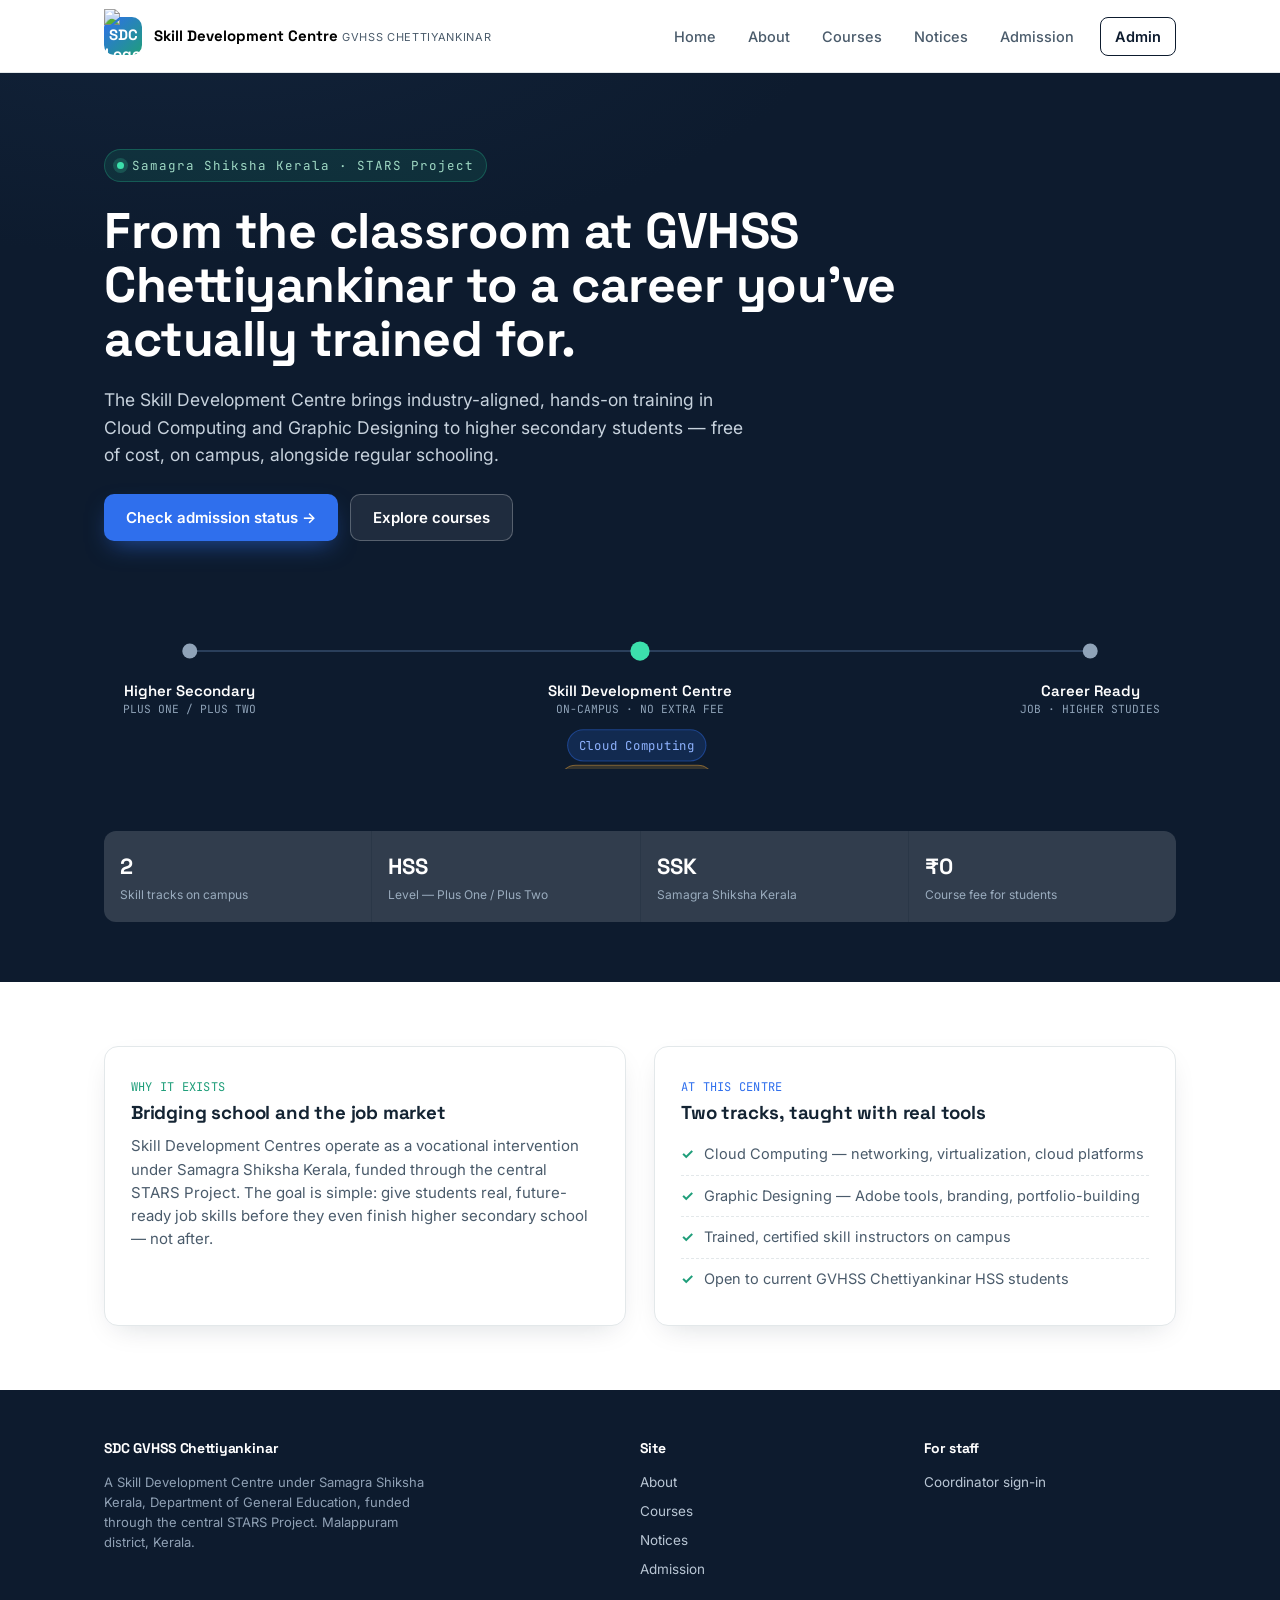
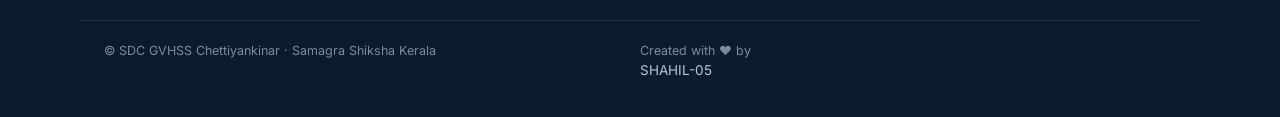
==== index.html @ a93ace6a "Rename sdc_chettiyankinar.html to index.html" ====
<!DOCTYPE html>
<html lang="en">
<head>
<meta charset="UTF-8">
<meta name="viewport" content="width=device-width, initial-scale=1.0">
<link rel="icon" type="image/png" href="images/favicon.png">
<link rel="stylesheet" href="sdc_style.css">
<script src="sdc_script.js"></script>
<title> Skill Development Centre — GVHSS Chettiyankinar</title>
</head>
<body>
<header class="topbar">
  <div class="wrap">
    <button class="brand" onclick="goTo('home')" aria-label="SDC GVHSS Chettiyankinar home">
      <span class="brand-mark"><img src="images/favicon.png" alt="SDC Logo" class="logo"></span>
      <span class="brand-text">
        <span class="b1">Skill Development Centre</span>
        <span class="b2">GVHSS Chettiyankinar</span>
      </span>
    </button>
    <nav class="primary" id="primaryNav">
      <button data-page="home" onclick="goTo('home')">Home</button>
      <button data-page="about" onclick="goTo('about')">About</button>
      <button data-page="courses" onclick="goTo('courses')">Courses</button>
      <button data-page="notices" onclick="goTo('notices')">Notices</button>
      <button data-page="admission" onclick="goTo('admission')">Admission</button>
      <button class="nav-admin" data-page="admin" onclick="goTo('admin')">Admin</button>
    </nav>
    <button class="hamburger" onclick="document.getElementById('primaryNav').classList.toggle('open')" aria-label="Menu"><span></span></button>
  </div>
</header>

<!-- ================= HOME ================= -->
<section class="page active" id="page-home">
  <div class="hero">
    <div class="wrap">
      <span class="eyebrow">Samagra Shiksha Kerala · STARS Project</span>
      <h1>From the classroom at GVHSS Chettiyankinar to a career you've actually trained for.</h1>
      <p class="lede">The Skill Development Centre brings industry-aligned, hands-on training in Cloud Computing and Graphic Designing to higher secondary students — free of cost, on campus, alongside regular schooling.</p>
      <div class="hero-ctas">
        <button class="btn btn-primary" onclick="goTo('admission')">Check admission status →</button>
        <button class="btn btn-ghost" onclick="goTo('courses')">Explore courses</button>
      </div>

      <div class="pathway">
        <svg viewBox="0 0 1000 190" preserveAspectRatio="xMidYMid meet" role="img" aria-label="Pathway from higher secondary school through the Skill Development Centre to career readiness">
          <line x1="80" y1="70" x2="920" y2="70" stroke="#2A3F5B" stroke-width="2"/>
          <line id="pulseLine" x1="80" y1="70" x2="920" y2="70" stroke="url(#grad)" stroke-width="2" stroke-dasharray="10 800" >
            <animate attributeName="stroke-dashoffset" from="0" to="-1600" dur="5s" repeatCount="indefinite"/>
          </line>
          <defs>
            <linearGradient id="grad" x1="0" x2="1">
              <stop offset="0" stop-color="#3CE0AC"/>
              <stop offset="1" stop-color="#2F6FED"/>
            </linearGradient>
          </defs>

          <circle cx="80" cy="70" r="7" fill="#8FA3B8"/>
          <text x="80" y="112" text-anchor="middle" class="path-node-label">Higher Secondary</text>
          <text x="80" y="128" text-anchor="middle" class="path-sub-label">PLUS ONE / PLUS TWO</text>

          <circle cx="500" cy="70" r="9" fill="#3CE0AC"/>
          <text x="500" y="112" text-anchor="middle" class="path-node-label">Skill Development Centre</text>
          <text x="500" y="128" text-anchor="middle" class="path-sub-label">ON-CAMPUS · NO EXTRA FEE</text>
          <foreignObject x="380" y="140" width="240" height="40">
            <div xmlns="click" style="text-align:center;">
              <span class="chip chip-blue">Cloud Computing</span><span class="chip chip-amber">Graphic Designing</span>
            </div>
          </foreignObject>

          <circle cx="920" cy="70" r="7" fill="#8FA3B8"/>
          <text x="920" y="112" text-anchor="middle" class="path-node-label">Career Ready</text>
          <text x="920" y="128" text-anchor="middle" class="path-sub-label">JOB · HIGHER STUDIES</text>
        </svg>
      </div>

      <div class="stat-row">
        <div class="stat-cell"><div class="stat-num">2</div><div class="stat-cap">Skill tracks on campus</div></div>
        <div class="stat-cell"><div class="stat-num">HSS</div><div class="stat-cap">Level — Plus One / Plus Two</div></div>
        <div class="stat-cell"><div class="stat-num">SSK</div><div class="stat-cap">Samagra Shiksha Kerala</div></div>
        <div class="stat-cell"><div class="stat-num">₹0</div><div class="stat-cap">Course fee for students</div></div>
      </div>
    </div>
  </div>

  <div class="section">
    <div class="wrap grid-2">
      <div class="card">
        <span class="mono" style="color:var(--emerald); font-size:12px;">WHY IT EXISTS</span>
        <h3>Bridging school and the job market</h3>
        <p style="color:var(--ink-soft); font-size:15px;">Skill Development Centres operate as a vocational intervention under Samagra Shiksha Kerala, funded through the central STARS Project. The goal is simple: give students real, future-ready job skills before they even finish higher secondary school — not after.</p>
      </div>
      <div class="card">
        <span class="mono" style="color:var(--blue); font-size:12px;">AT THIS CENTRE</span>
        <h3>Two tracks, taught with real tools</h3>
        <ul class="pill-list">
          <li>Cloud Computing — networking, virtualization, cloud platforms</li>
          <li>Graphic Designing — Adobe tools, branding, portfolio-building</li>
          <li>Trained, certified skill instructors on campus</li>
          <li>Open to current GVHSS Chettiyankinar HSS students</li>
        </ul>
      </div>
    </div>
  </div>
</section>

<!-- ================= ABOUT ================= -->
<section class="page" id="page-about">
  <div class="section">
    <div class="wrap">
      <div class="section-head">
        <span class="kicker">About the programme</span>
        <h2>What a Skill Development Centre actually is</h2>
        <p>The policy context behind the courses running at GVHSS Chettiyankinar.</p>
      </div>

      <div class="grid-2">
        <div class="card">
          <h3 style="font-size:18px;">Samagra Shiksha Kerala (SSK)</h3>
          <p style="color:var(--ink-soft); font-size:14.5px;">Skill Development Centres operate as a major vocational intervention under Samagra Shiksha Kerala, the state programme run by the Department of General Education. SDCs are built to close the gap between what a traditional classroom teaches and what the modern job market actually asks for.</p>
        </div>
        <div class="card">
          <h3 style="font-size:18px;">The STARS Project</h3>
          <p style="color:var(--ink-soft); font-size:14.5px;">Funding and execution run through the central STARS Project — Strengthening Teaching-Learning and Results for States. In practice, that means the equipment, trainers, and curriculum at this centre are backed by a national-level programme, not a one-school initiative.</p>
        </div>
        <div class="card">
          <h3 style="font-size:18px;">Who it's for</h3>
          <p style="color:var(--ink-soft); font-size:14.5px;">The centre is built for students up to the higher secondary level, giving them advanced, future-ready job skills alongside their regular Plus One / Plus Two studies — no need to choose between board exams and employability.</p>
        </div>
        <div class="card">
          <h3 style="font-size:18px;">This centre — GVHSS Chettiyankinar</h3>
          <p style="color:var(--ink-soft); font-size:14.5px;">SDC GVHSS Chettiyankinar runs two tracks on campus: Cloud Computing and Graphic Designing. Both are taught hands-on, with lab access and project-based assessment, so students leave with a portfolio — not just a certificate.</p>
        </div>
      </div>
    </div>
  </div>
</section>

<!-- ================= COURSES ================= -->
<section class="page" id="page-courses">
  <div class="section">
    <div class="wrap">
      <div class="section-head">
        <span class="kicker">Courses on offer</span>
        <h2>Two tracks. Two very different toolkits.</h2>
        <p>Both run on campus at GVHSS Chettiyankinar, taught alongside regular higher secondary classes.</p>
      </div>

      <div class="grid-2">
        <div class="course-card course-cc">
          <span class="code">SDC · CC-01</span>
          <h3>Cloud Computing</h3>
          <p class="desc">Networking, virtualization, and cloud platforms — the infrastructure skills behind every modern app and service.</p>
          <ul>
            <li>Computer & networking basics</li>
            <li>Linux essentials</li>
            <li>Virtualization</li>
            <li>Cloud platform fundamentals</li>
            <li>Hands-on lab projects</li>
          </ul>
          <div class="outcome">Leads toward: cloud/IT support roles, further studies in computer science or IT.</div>
        </div>

        <div class="course-card course-gd">
          <span class="code">SDC · GD-01</span>
          <h3>Graphic Designing</h3>
          <p class="desc">Visual design, branding, and digital tools — turning ideas into images people actually stop and look at.</p>
          <ul>
            <li>Design fundamentals & typography</li>
            <li>Adobe Photoshop</li>
            <li>Adobe Illustrator</li>
            <li>Branding & layout</li>
            <li>Portfolio project</li>
          </ul>
          <div class="outcome">Leads toward: graphic design, social media/content design, freelance design work.</div>
        </div>
      </div>
    </div>
  </div>
</section>

<!-- ================= NOTICES ================= -->
<section class="page" id="page-notices">
  <div class="section">
    <div class="wrap">
      <div class="section-head">
        <span class="kicker">Notice board</span>
        <h2>Announcements from the centre</h2>
        <p>Admission openings, events, and results — posted by the coordinator.</p>
      </div>

      <div id="admissionBanner"></div>
      <div id="noticesList"></div>
    </div>
  </div>
</section>

<!-- ================= ADMISSION ================= -->
<section class="page" id="page-admission">
  <div class="section">
    <div class="wrap">
      <div class="section-head">
        <span class="kicker">Apply</span>
        <h2>Admission form</h2>
        <p>For current higher secondary (Plus One / Plus Two) students at GVHSS Chettiyankinar. Submitting this form registers your interest — the coordinator will confirm your seat.</p>
      </div>

      <div id="admissionFormArea">
        <div class="card" style="max-width:720px;">
          <form id="admissionForm">
            <div class="form-grid">
              <div class="field">
                <label for="stuName">Student name</label>
                <input id="stuName" required>
              </div>
              <div class="field">
                <label for="stuGuardian">Guardian name</label>
                <input id="stuGuardian" required>
              </div>
              <div class="field">
                <label for="stuClass">Class</label>
                <select id="stuClass" required>
                  <option value="">Select</option>
                  <option>Plus One</option>
                  <option>Plus Two</option>
                </select>
              </div>
              <div class="field">
                <label for="stuPhone">Phone number</label>
                <input id="stuPhone" type="tel" required>
              </div>
              <div class="field full">
                <label for="stuEmail">Email <span class="hint">(optional)</span></label>
                <input id="stuEmail" type="email">
              </div>
              <div class="field full">
                <label>Preferred course</label>
                <div class="course-choice">
                  <label><input type="radio" name="course" value="Cloud Computing" required> Cloud Computing</label>
                  <label><input type="radio" name="course" value="Graphic Designing"> Graphic Designing</label>
                </div>
              </div>
              <div class="field full">
                <label for="stuNote">Anything the coordinator should know <span class="hint">(optional)</span></label>
                <textarea id="stuNote"></textarea>
              </div>
            </div>
            <button class="btn btn-primary" type="submit">Submit application</button>
          </form>
        </div>
        <div id="admissionConfirm"></div>
      </div>
    </div>
  </div>
</section>

<!-- ================= ADMIN ================= -->
<section class="page" id="page-admin">
  <div id="adminGateArea" class="admin-gate">
    <h2 style="font-size:22px;">Coordinator sign-in</h2>
    <p style="color:var(--ink-soft); font-size:14px; margin-bottom:20px;">Restricted to the admin / coordinator managing this centre.</p>
    <div class="card">
      <div class="field">
        <label for="adminPass">Access code</label>
        <input id="adminPass" type="password" placeholder="Enter access code">
      </div>
      <div id="adminLoginMsg"></div>
      <button class="btn btn-dark" style="width:100%; justify-content:center;" onclick="adminLogin()">Sign in</button>
      <!-- <p style="font-size:12px; color:var(--ink-soft); margin-top:14px; margin-bottom:0;">Default code: <span class="mono">sdc-admin-2026</span> — change it in the code before publishing.</p> -->
    </div>
  </div>

  <div id="adminShellArea" style="display:none;">
    <div class="admin-shell">
      <aside class="admin-side">
        <button data-pane="overview" class="active" onclick="adminPane('overview')">Overview</button>
        <button data-pane="notices" onclick="adminPane('notices')">Notices</button>
        <button data-pane="admissions" onclick="adminPane('admissions')">Admissions</button>
        <button onclick="adminLogout()" style="color:#B23434; margin-top:10px;">Sign out</button>
      </aside>
      <div class="admin-main">

        <div class="admin-pane active" id="pane-overview">
          <div class="section-label">Overview</div>
          <div class="kpi-row">
            <div class="kpi"><div class="n" id="kpiNotices">0</div><div class="l">Notices posted</div></div>
            <div class="kpi"><div class="n" id="kpiApplications">0</div><div class="l">Applications received</div></div>
            <div class="kpi"><div class="n" id="kpiPending">0</div><div class="l">Pending review</div></div>
          </div>
          <div class="toggle-row">
            <label class="switch"><input type="checkbox" id="admissionToggle" onchange="toggleAdmission()"><span class="slider"></span></label>
            <div>
              <div style="font-weight:600; font-size:14.5px;">Admission open</div>
              <div style="font-size:12.5px; color:var(--ink-soft);">Controls the banner shown on the Notices page.</div>
            </div>
          </div>
        </div>

        <div class="admin-pane" id="pane-notices">
          <div class="section-label">Post a notice</div>
          <div id="noticeFormMsg"></div>
          <div class="admin-notice-form">
            <input id="noticeTitle" placeholder="Notice title">
            <select id="noticeCategory">
              <option>Admission</option>
              <option>Event</option>
              <option>Result</option>
              <option>General</option>
            </select>
            <button class="btn btn-primary" style="justify-content:center;" onclick="addNotice()">Post</button>
          </div>
          <textarea id="noticeBody" placeholder="Notice details…" style="width:100%; margin-bottom:20px;"></textarea>

          <div class="section-label">All notices</div>
          <div class="table-wrap">
            <table>
              <thead><tr><th>Date</th><th>Category</th><th>Title</th><th></th></tr></thead>
              <tbody id="adminNoticeTable"></tbody>
            </table>
          </div>
        </div>

        <div class="admin-pane" id="pane-admissions">
          <div class="section-label">Applications</div>
          <div class="table-wrap">
            <table>
              <thead><tr><th>Date</th><th>Student</th><th>Class</th><th>Course</th><th>Phone</th><th>Status</th><th></th></tr></thead>
              <tbody id="adminAdmTable"></tbody>
            </table>
          </div>
        </div>

      </div>
    </div>
  </div>
</section>

<footer>
  <div class="wrap">
    <div>
      <h4>SDC GVHSS Chettiyankinar</h4>
      <p style="font-size:13px; color:#8FA0B4; max-width:320px;">A Skill Development Centre under Samagra Shiksha Kerala, Department of General Education, funded through the central STARS Project. Malappuram district, Kerala.</p>
    </div>
    <div>
      <h4>Site</h4>
      <a onclick="goTo('about')" href="#">About</a>
      <a onclick="goTo('courses')" href="#">Courses</a>
      <a onclick="goTo('notices')" href="#">Notices</a>
      <a onclick="goTo('admission')" href="#">Admission</a>
    </div>
    <div>
      <h4>For staff</h4>
      <a onclick="goTo('admin')" href="#">Coordinator sign-in</a>
    </div>
  </div>
  <div class="wrap foot-bottom">
    <span>© <span id="year"></span> SDC GVHSS Chettiyankinar · Samagra Shiksha Kerala</span>
    <span>Created with ❤️ by <a href="https://github.com/shahil-05" target="_blank">SHAHIL-05</a></span>
  </div>
</footer>
</body>
</html>
---- sdc_style.css ----
@import url('https://fonts.googleapis.com/css2?family=Space+Grotesk:wght@400;500;600;700&family=Inter:wght@400;500;600;700&family=JetBrains+Mono:wght@400;500&display=swap');

:root{
  --ink:#142433;
  --ink-soft:#4A5B6B;
  --paper:#FFFFFF;
  --paper-tint:#F3F7F7;
  --navy:#0D1B2E;
  --navy-soft:#16283F;
  --blue:#2F6FED;      /* Cloud Computing accent */
  --blue-dim:#E7EFFE;
  --amber:#F2A93B;     /* Graphic Design accent */
  --amber-dim:#FDF1DD;
  --emerald:#1F9E7A;   /* growth / Kerala accent */
  --emerald-dim:#E4F5F0;
  --line:#E3E8EA;
  --radius:14px;
  --shadow: 0 10px 30px -12px rgba(13,27,46,0.18);
}

*{box-sizing:border-box;}
html{scroll-behavior:smooth;}

body{
  margin:0;
  background:var(--paper);
  color:var(--ink);
  font-family:'Inter',sans-serif;
  line-height:1.55;
}
h1,h2,h3,h4{
  font-family:'Space Grotesk',sans-serif;
  margin:0 0 0.4em 0;
  letter-spacing:-0.01em;
  color:var(--ink);
}
.mono{font-family:'JetBrains Mono',monospace; letter-spacing:0.02em;}
p{margin:0 0 1em 0;}
a{color:inherit;}
button{font-family:inherit;}
img{max-width:100%;display:block;}
:focus-visible{outline:3px solid var(--blue); outline-offset:2px;}

@media (prefers-reduced-motion: reduce){
  *{animation-duration:0.01ms !important; animation-iteration-count:1 !important; transition-duration:0.01ms !important; scroll-behavior:auto !important;}
}

.wrap{max-width:1120px; margin:0 auto; padding:0 24px;}

/* ---------- NAV ---------- */
.topbar{
  position:sticky; top:0; z-index:50;
  background:rgba(255,255,255,0.92);
  backdrop-filter:blur(8px);
  border-bottom:1px solid var(--line);
}
.topbar .wrap{display:flex; align-items:center; justify-content:space-between; height:72px;}
.brand{display:flex; align-items:center; gap:12px; cursor:pointer; background:none; border:none; padding:0;}
.brand-mark{
  width:38px; height:38px; border-radius:10px;
  background:linear-gradient(135deg, var(--blue), var(--emerald));
  display:flex; align-items:center; justify-content:center;
  color:#fff; font-family:'Space Grotesk'; font-weight:700; font-size:15px;
  flex-shrink:0;
}
.brand-text{text-align:left;}
.brand-text .b1{font-family:'Space Grotesk'; font-weight:700; font-size:15px; line-height:1.1;}
.brand-text .b2{font-size:11px; color:var(--ink-soft); text-transform:uppercase; letter-spacing:0.06em;}
nav.primary{display:flex; align-items:center; gap:4px;}
nav.primary button{
  background:none; border:none; color:var(--ink-soft); font-size:14.5px; font-weight:500;
  padding:10px 14px; border-radius:8px; cursor:pointer; transition:background .15s, color .15s;
}
nav.primary button:hover{background:var(--paper-tint); color:var(--ink);}
nav.primary button.active{color:var(--blue); background:var(--blue-dim);}
.nav-admin{
  border:1.5px solid var(--navy) !important; color:var(--navy) !important; margin-left:8px;
  font-weight:600 !important;
}
.nav-admin:hover{background:var(--navy) !important; color:#fff !important;}
.hamburger{display:none; background:none; border:1px solid var(--line); border-radius:8px; width:42px; height:42px; cursor:pointer; align-items:center; justify-content:center;}
.hamburger span, .hamburger span::before, .hamburger span::after{
  content:''; display:block; width:18px; height:2px; background:var(--ink); position:relative;
}
.hamburger span::before{position:absolute; top:-6px;}
.hamburger span::after{position:absolute; top:6px;}

@media (max-width:860px){
  nav.primary{display:none; position:absolute; top:72px; left:0; right:0; background:var(--paper); flex-direction:column; align-items:stretch; padding:8px; border-bottom:1px solid var(--line); box-shadow:var(--shadow);}
  nav.primary.open{display:flex;}
  nav.primary button{text-align:left;}
  .hamburger{display:flex;}
}

/* ---------- PAGES ---------- */
.page{display:none;}
.page.active{display:block; animation:fadein .35s ease;}
@keyframes fadein{from{opacity:0; transform:translateY(6px);} to{opacity:1; transform:translateY(0);}}

/* ---------- HERO ---------- */
.hero{
  background:radial-gradient(1200px 500px at 15% -10%, #12233a 0%, var(--navy) 55%, var(--navy) 100%);
  color:#fff;
  padding:76px 0 60px;
  position:relative;
  overflow:hidden;
}
.eyebrow{
  display:inline-flex; align-items:center; gap:8px;
  font-family:'JetBrains Mono',monospace; font-size:12.5px; letter-spacing:0.08em;
  color:#9FD9C4; background:rgba(31,158,122,0.15); border:1px solid rgba(31,158,122,0.4);
  padding:6px 12px; border-radius:100px; margin-bottom:22px;
}
.eyebrow::before{content:''; width:7px; height:7px; border-radius:50%; background:#3CE0AC; box-shadow:0 0 0 4px rgba(60,224,172,0.2);}
.hero h1{font-size:clamp(30px,4.6vw,50px); max-width:820px; color:#fff; line-height:1.08;}
.hero .lede{font-size:17.5px; color:#C7D2DD; max-width:640px;}
.hero-ctas{display:flex; gap:12px; flex-wrap:wrap; margin-top:26px;}
.btn{
  display:inline-flex; align-items:center; gap:8px; font-weight:600; font-size:15px;
  padding:13px 22px; border-radius:10px; border:none; cursor:pointer; text-decoration:none;
  transition:transform .15s ease, box-shadow .15s ease;
}
.btn:hover{transform:translateY(-2px);}
.btn-primary{background:var(--blue); color:#fff; box-shadow:0 10px 24px -8px rgba(47,111,237,0.6);}
.btn-ghost{background:rgba(255,255,255,0.08); color:#fff; border:1px solid rgba(255,255,255,0.25);}
.btn-dark{background:var(--navy); color:#fff;}
.btn-outline{background:transparent; border:1.5px solid var(--ink); color:var(--ink);}

/* pathway */
.pathway{margin-top:35px; position:relative;}
.pathway svg{width:100%; height:auto; display:block;}
.path-node-label{font-family:'Space Grotesk'; font-weight:600; font-size:14px; fill:#fff;}
.path-sub-label{font-family:'JetBrains Mono'; font-size:10.5px; fill:#8FA3B8;}
.chip{
  display:inline-block; font-family:'JetBrains Mono'; font-size:11.5px; letter-spacing:0.02em;
  padding:5px 10px; border-radius:100px; margin:3px 6px 0 0;
}
.chip-blue{background:rgba(47,111,237,0.18); color:#8FB3FF; border:1px solid rgba(47,111,237,0.4);}
.chip-amber{background:rgba(242,169,59,0.18); color:#F7C878; border:1px solid rgba(242,169,59,0.4);}

.stat-row{display:grid; grid-template-columns:repeat(4,1fr); gap:1px; background:rgba(255,255,255,0.12); margin-top:52px; border-radius:12px; overflow:hidden;}
.stat-cell{background:rgba(255,255,255,0.03); padding:18px 16px;}
.stat-num{font-family:'Space Grotesk'; font-size:22px; font-weight:700; color:#fff;}
.stat-cap{font-size:12px; color:#9AACBE; margin-top:2px;}
@media (max-width:700px){.stat-row{grid-template-columns:repeat(2,1fr);}}

/* section generic */
.section{padding:64px 0;}
.section-tint{background:var(--paper-tint);}
.section-head{max-width:640px; margin-bottom:36px;}
.section-head .kicker{font-family:'JetBrains Mono'; font-size:12px; color:var(--emerald); text-transform:uppercase; letter-spacing:0.08em; display:block; margin-bottom:10px;}
.section-head h2{font-size:clamp(24px,3.2vw,34px);}
.section-head p{color:var(--ink-soft); font-size:15.5px;}

.grid-2{display:grid; grid-template-columns:1fr 1fr; gap:28px;}
@media (max-width:800px){.grid-2{grid-template-columns:1fr;}}

.card{background:#fff; border:1px solid var(--line); border-radius:var(--radius); padding:26px; box-shadow:var(--shadow);}
.pill-list{list-style:none; margin:0; padding:0;}
.pill-list li{display:flex; gap:10px; padding:9px 0; border-bottom:1px dashed var(--line); font-size:14.5px; color:var(--ink-soft);}
.pill-list li:last-child{border-bottom:none;}
.pill-list li::before{content:'✓'; color:var(--emerald); font-weight:700; flex-shrink:0;}

/* courses */
.course-card{border-radius:18px; padding:30px; color:#fff; position:relative; overflow:hidden; min-height:360px; display:flex; flex-direction:column;}
.course-cc{background:linear-gradient(155deg,#132A4F 0%, #1D3F73 55%, var(--blue) 130%);}
.course-gd{background:linear-gradient(155deg,#5A2A12 0%, #B5581F 55%, var(--amber) 130%);}
.course-card .code{font-family:'JetBrains Mono'; font-size:12px; opacity:0.75; letter-spacing:0.08em;}
.course-card h3{color:#fff; font-size:25px; margin-top:6px;}
.course-card .desc{color:rgba(255,255,255,0.85); font-size:14.5px;}
.course-card ul{list-style:none; padding:0; margin:16px 0; display:flex; flex-wrap:wrap; gap:8px;}
.course-card ul li{
  font-size:12.5px; font-family:'JetBrains Mono'; background:rgba(255,255,255,0.14);
  border:1px solid rgba(255,255,255,0.25); padding:5px 10px; border-radius:100px;
}
.course-card .outcome{margin-top:auto; padding-top:16px; border-top:1px solid rgba(255,255,255,0.2); font-size:13.5px; color:rgba(255,255,255,0.9);}
/* decorative pattern layers */
.course-cc::after{
  content:''; position:absolute; inset:0; opacity:0.15; pointer-events:none;
  background-image: linear-gradient(rgba(255,255,255,.5) 1px, transparent 1px), linear-gradient(90deg, rgba(255,255,255,.5) 1px, transparent 1px);
  background-size:26px 26px;
}
.course-gd::after{
  content:''; position:absolute; width:220px; height:220px; border-radius:50%;
  background:conic-gradient(from 90deg, #F2A93B, #E24585, #2F6FED, #1F9E7A, #F2A93B);
  opacity:0.25; right:-70px; bottom:-70px; filter:blur(2px);
}

/* notices */
.notice-toolbar{display:flex; align-items:center; justify-content:space-between; gap:16px; flex-wrap:wrap; margin-bottom:20px;}
.admission-banner{
  display:flex; align-items:center; gap:12px; background:var(--emerald-dim); border:1px solid rgba(31,158,122,0.35);
  color:#0E5C46; padding:14px 18px; border-radius:12px; font-size:14.5px; margin-bottom:26px;
}
.admission-banner.closed{background:#FBEAEA; border-color:rgba(200,60,60,0.3); color:#8A2B2B;}
.admission-banner strong{font-family:'Space Grotesk';}
.notice-item{
  display:grid; grid-template-columns:76px 1fr auto; gap:16px; align-items:start;
  padding:18px 0; border-bottom:1px solid var(--line);
}
.notice-item:last-child{border-bottom:none;}
.notice-date{font-family:'JetBrains Mono'; font-size:12px; color:var(--ink-soft); padding-top:3px;}
.tag{font-family:'JetBrains Mono'; font-size:11px; padding:3px 9px; border-radius:100px; display:inline-block; margin-bottom:6px;}
.tag-Admission{background:var(--blue-dim); color:#1E4FBB;}
.tag-Event{background:var(--emerald-dim); color:#0E5C46;}
.tag-Result{background:var(--amber-dim); color:#8A5A0D;}
.tag-General{background:#EFEFEF; color:#555;}
.notice-item h4{font-size:15.5px; margin:0 0 4px 0;}
.notice-item .body{font-size:14px; color:var(--ink-soft); margin:0;}
.pin-flag{font-size:11px; color:var(--ink-soft); font-family:'JetBrains Mono';}
.empty-state{padding:40px 20px; text-align:center; color:var(--ink-soft); border:1.5px dashed var(--line); border-radius:12px;}

/* forms */
.form-grid{display:grid; grid-template-columns:1fr 1fr; gap:16px;}
@media (max-width:700px){.form-grid{grid-template-columns:1fr;}}
.field{display:flex; flex-direction:column; gap:6px; margin-bottom:16px;}
.field.full{grid-column:1/-1;}
.field label{font-size:13px; font-weight:600; color:var(--ink);}
.field .hint{font-size:12px; color:var(--ink-soft); font-weight:400;}
input, select, textarea{
  font-family:inherit; font-size:14.5px; padding:11px 13px; border-radius:9px; border:1.5px solid var(--line);
  background:#fff; color:var(--ink);
}
input:focus, select:focus, textarea:focus{border-color:var(--blue);}
textarea{resize:vertical; min-height:80px;}
.course-choice{display:flex; gap:10px; flex-wrap:wrap;}
.course-choice label{
  border:1.5px solid var(--line); border-radius:10px; padding:10px 14px; font-size:14px; cursor:pointer;
  display:flex; align-items:center; gap:8px; font-weight:500;
}
.course-choice input{width:16px; height:16px; padding:0;}
.course-choice label:has(input:checked){border-color:var(--blue); background:var(--blue-dim);}

.confirm-box{
  background:var(--emerald-dim); border:1px solid rgba(31,158,122,0.4); border-radius:12px; padding:22px;
  color:#0E5C46; margin-top:20px;
}
.confirm-box .ref{font-family:'JetBrains Mono'; font-weight:600; background:#fff; padding:2px 8px; border-radius:6px;}

/* footer */
footer{background:var(--navy); color:#B9C6D4; padding:48px 0 28px; margin-top:0;}
footer .wrap{display:grid; grid-template-columns:2fr 1fr 1fr; gap:32px;}
@media (max-width:700px){footer .wrap{grid-template-columns:1fr; gap:24px;}}
footer h4{color:#fff; font-size:14px; margin-bottom:12px;}
footer a{color:#B9C6D4; text-decoration:none; font-size:13.5px; display:block; margin-bottom:8px;}
footer a:hover{color:#fff;}
.foot-bottom{border-top:1px solid rgba(255,255,255,0.1); margin-top:32px; padding-top:20px; font-size:12.5px; color:#7C8CA0; display:flex; justify-content:space-between; flex-wrap:wrap; gap:8px;}

/* ---------- ADMIN ---------- */
.admin-gate{max-width:400px; margin:80px auto; text-align:center;}
.admin-gate .card{text-align:left;}
.admin-shell{display:grid; grid-template-columns:220px 1fr; min-height:70vh;}
@media (max-width:800px){.admin-shell{grid-template-columns:1fr;}}
.admin-side{border-right:1px solid var(--line); padding:24px 12px;}
@media (max-width:800px){.admin-side{border-right:none; border-bottom:1px solid var(--line); display:flex; gap:6px; overflow-x:auto;}}
.admin-side button{
  display:block; width:100%; text-align:left; background:none; border:none; padding:11px 14px; border-radius:8px;
  font-size:14px; color:var(--ink-soft); cursor:pointer; font-weight:500; white-space:nowrap;
}
.admin-side button:hover{background:var(--paper-tint);}
.admin-side button.active{background:var(--navy); color:#fff;}
.admin-main{padding:28px 32px;}
@media (max-width:800px){.admin-main{padding:22px 16px;}}
.admin-pane{display:none;}
.admin-pane.active{display:block;}
.kpi-row{display:grid; grid-template-columns:repeat(3,1fr); gap:16px; margin-bottom:32px;}
@media (max-width:700px){.kpi-row{grid-template-columns:1fr;}}
.kpi{background:#fff; border:1px solid var(--line); border-radius:12px; padding:18px;}
.kpi .n{font-family:'Space Grotesk'; font-size:28px; font-weight:700;}
.kpi .l{font-size:12.5px; color:var(--ink-soft);}
.toggle-row{display:flex; align-items:center; gap:14px; background:#fff; border:1px solid var(--line); border-radius:12px; padding:18px; margin-bottom:28px;}
.switch{position:relative; width:46px; height:26px; flex-shrink:0;}
.switch input{opacity:0; width:0; height:0;}
.slider{position:absolute; inset:0; background:#CBD3D8; border-radius:100px; cursor:pointer; transition:.2s;}
.slider::before{content:''; position:absolute; width:20px; height:20px; left:3px; top:3px; background:#fff; border-radius:50%; transition:.2s;}
.switch input:checked + .slider{background:var(--emerald);}
.switch input:checked + .slider::before{transform:translateX(20px);}
table{width:100%; border-collapse:collapse; font-size:13.5px;}
th{text-align:left; font-family:'JetBrains Mono'; font-size:11px; text-transform:uppercase; letter-spacing:0.04em; color:var(--ink-soft); padding:10px 8px; border-bottom:1.5px solid var(--line);}
td{padding:11px 8px; border-bottom:1px solid var(--line); vertical-align:top;}
tr:last-child td{border-bottom:none;}
.status-select{padding:6px 8px; font-size:12.5px; border-radius:6px;}
.small-btn{font-size:12.5px; padding:7px 12px; border-radius:7px; border:1px solid var(--line); background:#fff; cursor:pointer;}
.small-btn:hover{background:var(--paper-tint);}
.small-btn.danger{color:#B23434; border-color:#F0C9C9;}
.admin-notice-form{display:grid; grid-template-columns:1fr 140px 140px; gap:10px; margin-bottom:24px;}
@media (max-width:700px){.admin-notice-form{grid-template-columns:1fr;}}
.section-label{font-family:'Space Grotesk'; font-weight:600; font-size:16px; margin-bottom:14px;}
.table-wrap{overflow-x:auto; border:1px solid var(--line); border-radius:12px; background:#fff;}
.table-wrap table{min-width:640px;}
.msg-inline{font-size:13px; padding:10px 12px; border-radius:8px; margin-bottom:14px;}
.msg-ok{background:var(--emerald-dim); color:#0E5C46;}
.msg-err{background:#FBEAEA; color:#8A2B2B;}
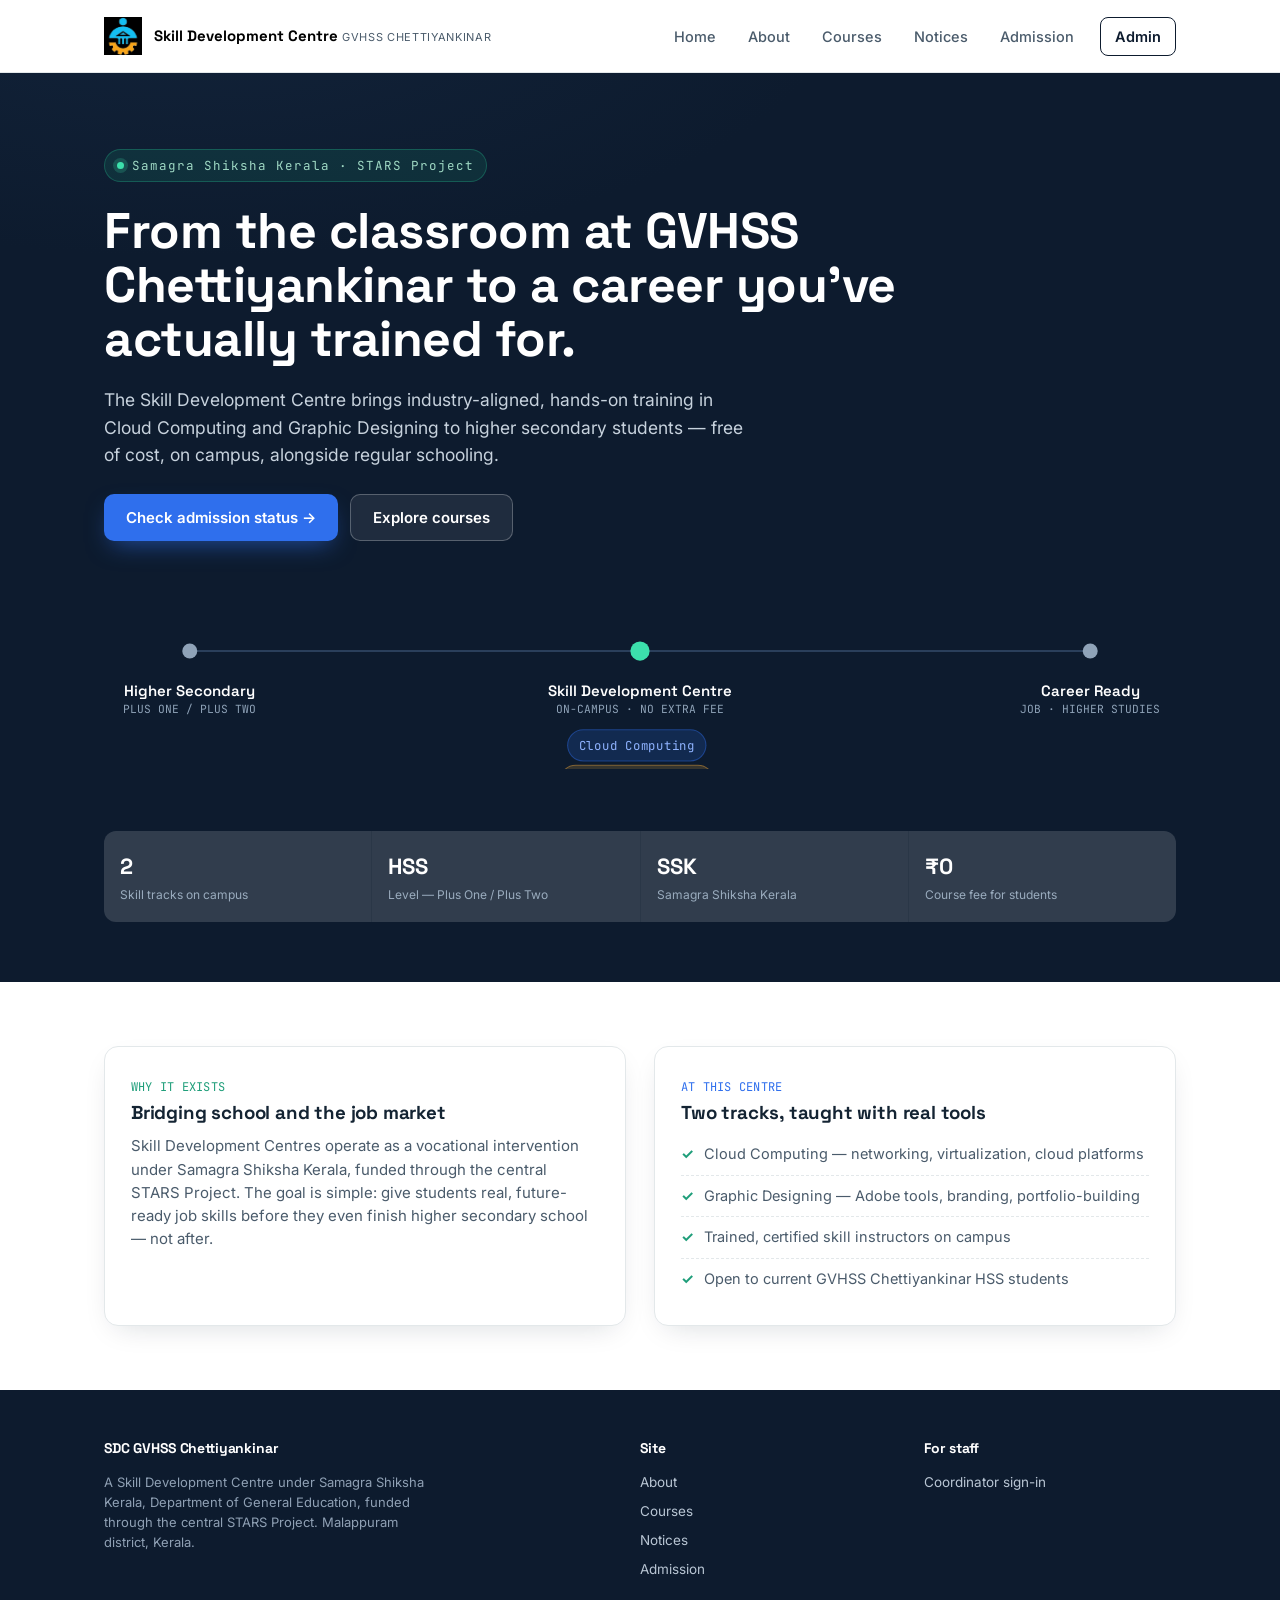
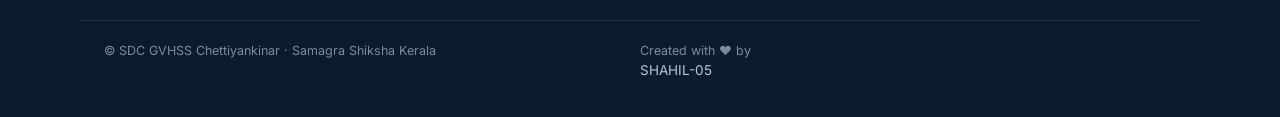
==== commit 18ea0c1b: "Update index.html" ====
--- a/index.html
+++ b/index.html
@@ -3,7 +3,7 @@
 <head>
 <meta charset="UTF-8">
 <meta name="viewport" content="width=device-width, initial-scale=1.0">
-<link rel="icon" type="image/png" href="images/favicon.png">
+<link rel="icon" type="image/png" href="assets/favicon.png">
 <link rel="stylesheet" href="sdc_style.css">
 <script src="sdc_script.js"></script>
 <title> Skill Development Centre — GVHSS Chettiyankinar</title>
@@ -12,7 +12,7 @@
 <header class="topbar">
   <div class="wrap">
     <button class="brand" onclick="goTo('home')" aria-label="SDC GVHSS Chettiyankinar home">
-      <span class="brand-mark"><img src="images/favicon.png" alt="SDC Logo" class="logo"></span>
+      <span class="brand-mark"><img src="assets/favicon.png" alt="SDC Logo" class="logo"></span>
       <span class="brand-text">
         <span class="b1">Skill Development Centre</span>
         <span class="b2">GVHSS Chettiyankinar</span>
